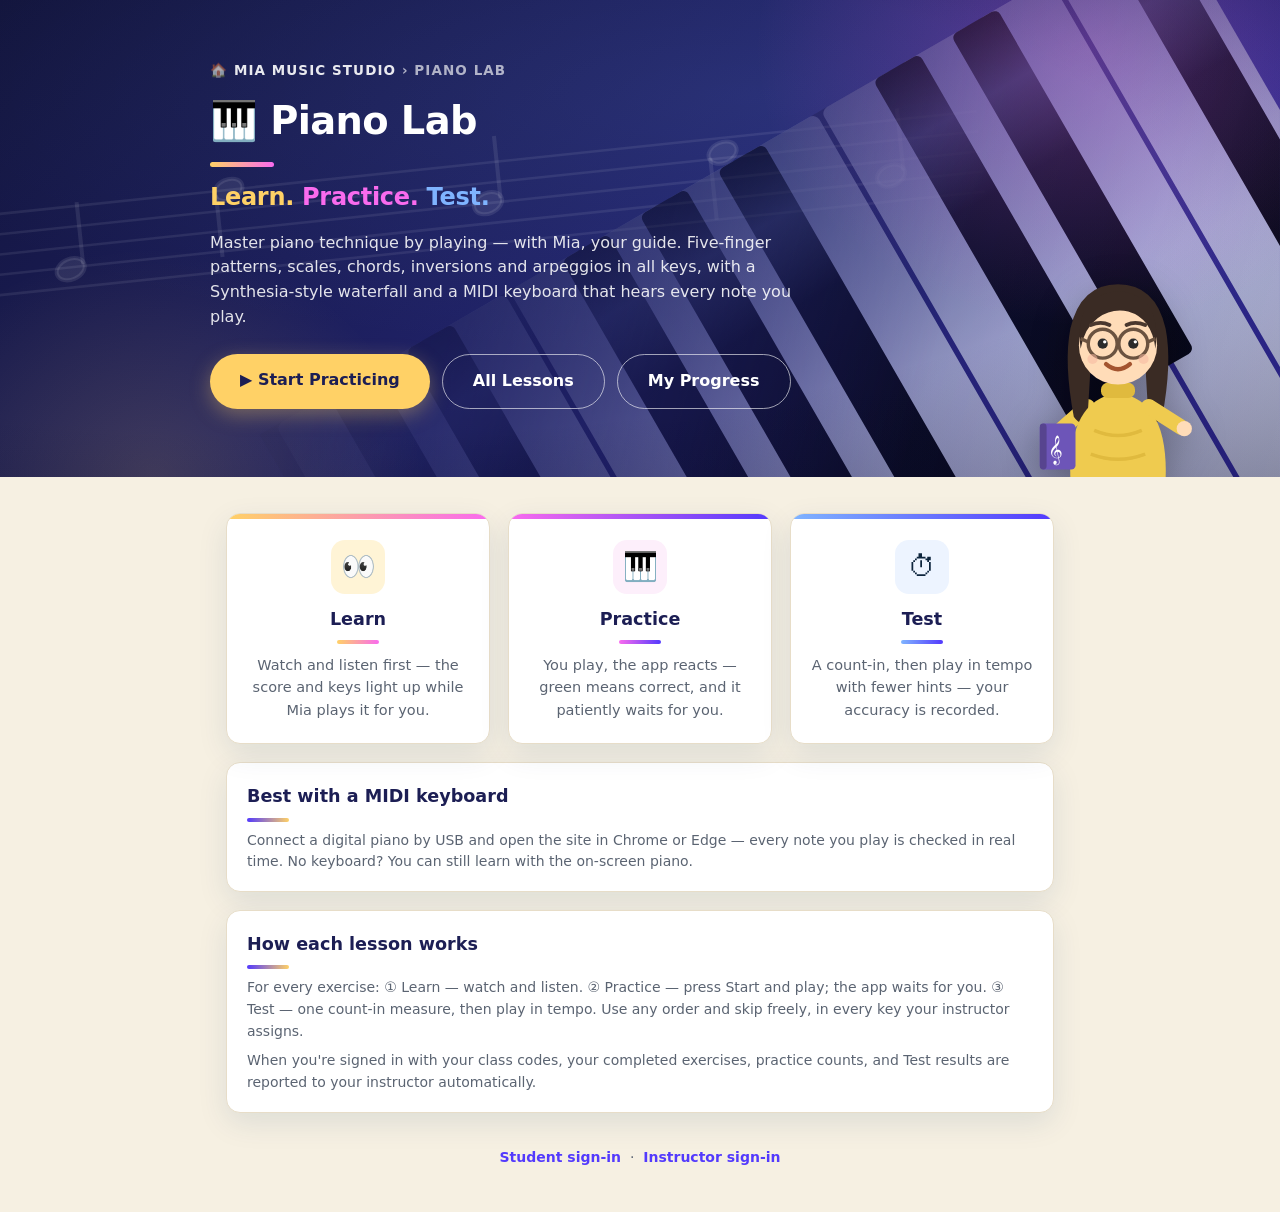
==== index.html @ e97fa242 "English only for school launch: language selector hidden LANG_UI_ENABLED=false gates the selector an" ====
<!DOCTYPE html>
<html lang="en">
<head>
<meta charset="UTF-8">
<meta name="viewport" content="width=device-width, initial-scale=1.0">
<title>Piano Lab</title>
<script>
/* old links & LMS routes point at index.html?lesson=… — forward them to the app */
if(/[?&]lesson=/.test(location.search)) location.replace("app.html"+location.search);
</script>
<style>
:root{
  --primary:#533afd; --brand-dark:#1c1e54; --ink:#0d253d; --muted:#5b6472;
  --bg:#f6f0e2; --card:#fff; --hairline:#e7ddc8;
  --gold:#ffd166; --pink:#f96bee;
  --shadow-2:0 10px 30px rgba(0,55,112,.10);
}
*{box-sizing:border-box;margin:0;padding:0}
body{font-family:Inter,"Segoe UI",system-ui,sans-serif;background:var(--bg);color:var(--ink);line-height:1.55}
a{text-decoration:none;color:inherit}

.hero{color:#fff;text-align:left;position:relative;overflow:hidden;
  display:flex;flex-direction:column;justify-content:center;min-height:36vh;padding:44px 16px;
  background:linear-gradient(135deg,#12143c 0%,#22246e 55%,#3a2fae 100%)}
.hero::before{content:"";position:absolute;inset:0;z-index:0;pointer-events:none;
  background:url("data:image/svg+xml;utf8,<svg xmlns='http://www.w3.org/2000/svg' width='900' height='260' viewBox='0 0 900 260' preserveAspectRatio='xMaxYMid slice'><defs><radialGradient id='glow' cx='0.68' cy='0.2' r='0.55'><stop offset='0' stop-color='%237fb4ff' stop-opacity='0.10'/><stop offset='1' stop-color='%237fb4ff' stop-opacity='0'/></radialGradient><radialGradient id='vig' cx='0.42' cy='0.4' r='0.85'><stop offset='0.6' stop-color='%23070926' stop-opacity='0'/><stop offset='1' stop-color='%23070926' stop-opacity='0.38'/></radialGradient><linearGradient id='wk' x1='0' y1='0' x2='0' y2='1'><stop offset='0' stop-color='%23767cbe'/><stop offset='0.45' stop-color='%23c3c8ef'/><stop offset='1' stop-color='%23f0f2ff'/></linearGradient><linearGradient id='bk' x1='0' y1='0' x2='0' y2='1'><stop offset='0' stop-color='%2305060f'/><stop offset='0.18' stop-color='%23343a68'/><stop offset='0.4' stop-color='%230b0d24'/><stop offset='1' stop-color='%2305060f'/></linearGradient><linearGradient id='amb' x1='0' y1='0' x2='1' y2='1'><stop offset='0' stop-color='%230a0c2e' stop-opacity='0.6'/><stop offset='0.55' stop-color='%230a0c2e' stop-opacity='0.15'/><stop offset='1' stop-color='%230a0c2e' stop-opacity='0'/></linearGradient><linearGradient id='fadeG' x1='0' y1='0' x2='1' y2='0.6'><stop offset='0' stop-color='%23000000' stop-opacity='0'/><stop offset='0.35' stop-color='%23ffffff' stop-opacity='0.3'/><stop offset='0.7' stop-color='%23ffffff' stop-opacity='0.9'/><stop offset='1' stop-color='%23ffffff'/></linearGradient><mask id='fade'><rect x='330' y='-80' width='700' height='420' fill='url(%23fadeG)'/></mask></defs><rect width='900' height='260' fill='url(%23glow)'/><g stroke='%23ffffff' stroke-opacity='0.08' stroke-width='1.4' transform='rotate(-6 400 130)'><line x1='20' y1='96' x2='740' y2='96'/><line x1='20' y1='107' x2='740' y2='107'/><line x1='20' y1='118' x2='740' y2='118'/><line x1='20' y1='129' x2='740' y2='129'/><line x1='20' y1='140' x2='740' y2='140'/></g><g fill='%23ffffff' fill-opacity='0.09' stroke='%23ffffff' stroke-opacity='0.09' stroke-width='2.2' transform='rotate(-6 400 130)'><ellipse cx='130' cy='108' rx='8' ry='5.6' transform='rotate(-18 130 108)'/><line x1='137' y1='106' x2='137' y2='72'/><ellipse cx='240' cy='130' rx='8' ry='5.6' transform='rotate(-18 240 130)'/><line x1='247' y1='128' x2='247' y2='94'/><ellipse cx='330' cy='96' rx='8' ry='5.6' transform='rotate(-18 330 96)'/><line x1='323' y1='98' x2='323' y2='132'/><ellipse cx='470' cy='118' rx='8' ry='5.6' transform='rotate(-18 470 118)'/><line x1='477' y1='116' x2='477' y2='82'/><ellipse cx='600' cy='104' rx='8' ry='5.6' transform='rotate(-18 600 104)'/><line x1='593' y1='106' x2='593' y2='140'/><ellipse cx='690' cy='126' rx='8' ry='5.6' transform='rotate(-18 690 126)'/><line x1='697' y1='124' x2='697' y2='90'/></g><g transform='rotate(-30 900 320)' mask='url(%23fade)'><rect x='470' y='-30' width='46' height='360' rx='4' fill='url(%23wk)'/><rect x='519' y='-30' width='46' height='360' rx='4' fill='url(%23wk)'/><rect x='568' y='-30' width='46' height='360' rx='4' fill='url(%23wk)'/><rect x='617' y='-30' width='46' height='360' rx='4' fill='url(%23wk)'/><rect x='666' y='-30' width='46' height='360' rx='4' fill='url(%23wk)'/><rect x='715' y='-30' width='46' height='360' rx='4' fill='url(%23wk)'/><rect x='764' y='-30' width='46' height='360' rx='4' fill='url(%23wk)'/><rect x='813' y='-30' width='46' height='360' rx='4' fill='url(%23wk)'/><rect x='862' y='-30' width='46' height='360' rx='4' fill='url(%23wk)'/><rect x='911' y='-30' width='46' height='360' rx='4' fill='url(%23wk)'/><rect x='960' y='-30' width='46' height='360' rx='4' fill='url(%23wk)'/><rect x='1009' y='-30' width='46' height='360' rx='4' fill='url(%23wk)'/><rect x='503' y='-30' width='29' height='215' rx='3.5' fill='url(%23bk)'/><rect x='552' y='-30' width='29' height='215' rx='3.5' fill='url(%23bk)'/><rect x='650' y='-30' width='29' height='215' rx='3.5' fill='url(%23bk)'/><rect x='699' y='-30' width='29' height='215' rx='3.5' fill='url(%23bk)'/><rect x='748' y='-30' width='29' height='215' rx='3.5' fill='url(%23bk)'/><rect x='846' y='-30' width='29' height='215' rx='3.5' fill='url(%23bk)'/><rect x='895' y='-30' width='29' height='215' rx='3.5' fill='url(%23bk)'/><rect x='993' y='-30' width='29' height='215' rx='3.5' fill='url(%23bk)'/><rect x='1042' y='-30' width='29' height='215' rx='3.5' fill='url(%23bk)'/><rect x='460' y='-30' width='640' height='380' fill='url(%23amb)'/></g><rect width='900' height='260' fill='url(%23vig)'/></svg>") right center/cover no-repeat}
.hero::after{content:"";position:absolute;inset:0;pointer-events:none;background:
  radial-gradient(40% 90% at 85% 10%,rgba(249,107,238,.25),transparent 65%),
  radial-gradient(35% 80% at 12% 100%,rgba(255,209,102,.16),transparent 60%)}
.hero .inner{max-width:860px;margin:0 auto;width:100%;position:relative;z-index:1}
.hero .eyebrow{font-size:13.5px;font-weight:700;letter-spacing:.08em;text-transform:uppercase;
  color:rgba(255,255,255,.65);margin-bottom:10px}
.hero h1{font-size:2rem;font-weight:800;letter-spacing:-.6px;margin-bottom:12px}
.hero h1::after{content:"";display:block;width:64px;height:5px;border-radius:3px;
  background:linear-gradient(90deg,var(--gold),var(--pink));margin:12px 0 0}
.hero p{max-width:600px;margin:0 0 24px;color:rgba(255,255,255,.88)}
.hero .btns{display:flex;gap:12px;justify-content:flex-start;flex-wrap:wrap}
.hero .btns a{display:inline-block;background:var(--gold);color:var(--brand-dark);font-weight:800;
  padding:14px 30px;border-radius:9999px;box-shadow:0 6px 20px rgba(255,209,102,.35);
  transition:transform .12s,box-shadow .2s}
.hero .btns a:hover{background:#ffc247;transform:translateY(-2px);box-shadow:0 10px 26px rgba(255,209,102,.45)}
.hero .btns a.ghost{background:transparent;color:#fff;border:1.5px solid rgba(255,255,255,.6);box-shadow:none}

main{max-width:860px;margin:0 auto;padding:16px 16px 40px}
.how{display:grid;grid-template-columns:repeat(auto-fit,minmax(200px,1fr));gap:14px;margin-top:18px}
.card{background:var(--card);border:1px solid var(--hairline);border-radius:14px;box-shadow:var(--shadow-2);
  padding:20px 20px 18px;text-align:center}
.card h2{font-size:1.1rem;font-weight:800;color:var(--brand-dark)}
.card h2::after{content:"";display:block;width:42px;height:4px;border-radius:2px;
  background:linear-gradient(90deg,var(--primary),var(--gold));margin:7px auto 0}
.card p{margin-top:10px;color:var(--muted);font-size:14px}
.wide{margin-top:16px;text-align:left}
.wide h2::after{margin-left:0}
.wide p{margin-top:8px}
footer{text-align:center;padding:4px 16px 28px;color:var(--muted);font-size:14px}
footer a{color:var(--primary);font-weight:600}
@media(max-width:560px){ .hero h1{font-size:1.55rem} .hero{min-height:0} }

/* language selector — rides small at the end of the hero button row (moved
   there by the inline script below; same pill look as the lab pages) */
.lang-sel{font:600 13px/1.2 Inter,"Noto Sans KR","Malgun Gothic",sans-serif;color:#fff;
  background:rgba(255,255,255,.13);border:1px solid rgba(255,255,255,.35);
  border-radius:9999px;padding:6px 12px;cursor:pointer}
.lang-sel option{color:var(--ink)}
.hero .btns .lang-sel{font-size:12.5px;padding:7px 12px;margin-left:2px}

/* landing polish — shared front-door system across the three labs */
.hero{min-height:50vh;padding:60px 20px 68px}
.hero h1{font-size:2.4rem}
.hero .tagline{font-size:1.5rem;font-weight:800;letter-spacing:-.3px;margin:10px 0 14px;color:#fff}
.hero .tagline .w1{color:var(--gold)}
.hero .tagline .w2{color:var(--pink)}
.hero .tagline .w3{color:#7fb4ff}
.mia-hero{position:absolute;right:6%;bottom:-12px;width:170px;z-index:1;
  filter:drop-shadow(0 8px 18px rgba(0,0,0,.30))}
@media(max-width:900px){.mia-hero{display:none}}
main{padding:36px 16px 8px}
.how{gap:18px;margin-top:0}
.how .card{position:relative;overflow:hidden;padding:26px 20px 22px;transition:transform .14s,box-shadow .2s}
.how .card::before{content:"";position:absolute;top:0;left:0;right:0;height:5px}
.how .card:nth-child(1)::before{background:linear-gradient(90deg,var(--gold),var(--pink))}
.how .card:nth-child(2)::before{background:linear-gradient(90deg,var(--pink),var(--primary))}
.how .card:nth-child(3)::before{background:linear-gradient(90deg,#7fb4ff,var(--primary))}
.how .card:hover{transform:translateY(-4px);box-shadow:0 18px 44px rgba(0,55,112,.16)}
.how .ico{width:54px;height:54px;border-radius:14px;margin:0 auto 12px;
  display:flex;align-items:center;justify-content:center;font-size:28px}
.how .card:nth-child(1) .ico{background:#fff4d6}
.how .card:nth-child(2) .ico{background:#fdeffb}
.how .card:nth-child(3) .ico{background:#edf4ff}
.how .card:nth-child(1) h2::after{background:linear-gradient(90deg,var(--gold),var(--pink))}
.how .card:nth-child(2) h2::after{background:linear-gradient(90deg,var(--pink),var(--primary))}
.how .card:nth-child(3) h2::after{background:linear-gradient(90deg,#7fb4ff,var(--primary))}
.how .card p{font-size:14.5px}
.wide{margin-top:18px}
footer{padding:26px 16px 44px}
/* phones: scale the desktop hero back down (keep LAST in the cascade) */
@media(max-width:640px){
  .hero{min-height:0;padding:40px 18px 48px}
  .hero h1{font-size:1.8rem}
  .hero .tagline{font-size:1.15rem}
  .hero .btns a{padding:12px 22px}
  main{padding-top:26px}
}
</style>
<link rel="icon" type="image/svg+xml" href="favicon.svg">
</head>
<body>
<div class="hero pl-header">
  <div class="inner">
    <div class="eyebrow">🏠 <a href="https://miahlee90.github.io/" style="color:rgba(255,255,255,.9);text-decoration:none" title="Mia Music Studio home">Mia Music Studio</a> › Piano Lab</div>
    <h1>🎹 Piano Lab</h1>
    <p class="tagline" data-i18n-html="landing.tagline"><span class="w1">Learn.</span> <span class="w2">Practice.</span> <span class="w3">Test.</span></p>
    <p data-i18n="landing.lead">Master piano technique by playing — with Mia, your guide. Five-finger patterns, scales, chords, inversions and arpeggios in all keys, with a Synthesia-style waterfall and a MIDI keyboard that hears every note you play.</p>
    <div class="btns">
      <a href="app.html" data-i18n="landing.start">▶ Start Practicing</a>
      <a class="ghost" href="lessons.html" data-i18n="toc.title">All Lessons</a>
      <a class="ghost" href="student.html" data-i18n="prog.myProgress">My Progress</a>
    </div>
  </div>
  <svg class="mia-hero" viewBox="10 8 100 126" aria-hidden="true"><g>
    <g><line x1="42" y1="86" x2="26" y2="100" stroke="#EFCB4F" stroke-width="9" stroke-linecap="round"/></g>
    <path d="M34 92 Q28 60 32 40 Q38 14 60 14 Q82 14 88 40 Q92 60 86 92 Q82 98 78 94 L76 60 Q74 42 60 42 Q46 42 44 60 L42 94 Q38 98 34 92 Z" fill="#3A2B24"/>
    <path d="M32 130 Q30 82 60 78 Q90 82 88 130 Z" fill="#EFCB4F"/>
    <rect x="50" y="72" width="20" height="9" rx="4" fill="#e0ba3e"/>
    <path d="M46 100 Q60 106 74 100 M44 114 Q60 120 76 114" fill="none" stroke="#e0ba3e" stroke-width="2"/>
    <g><rect x="14" y="96" width="21" height="27" rx="2.5" fill="#6D55B8"/><rect x="14" y="96" width="4" height="27" rx="2" fill="#57448f"/><text x="19" y="116" font-size="15" fill="#fff" font-family="serif">&#119070;</text></g>
    <circle cx="60" cy="50" r="23" fill="#FFDCB8"/>
    <path d="M38 52 Q34 20 60 18 Q86 20 82 52 Q80 34 66 30 Q56 28 48 34 Q40 40 38 52 Z" fill="#3A2B24"/>
    <path d="M44 38 Q50 35.5 55 38" fill="none" stroke="#4a382e" stroke-width="2.2" stroke-linecap="round"/>
    <path d="M65 38 Q70 35.5 76 38" fill="none" stroke="#4a382e" stroke-width="2.2" stroke-linecap="round"/>
    <circle cx="51" cy="49" r="3" fill="#2B2B2B"/><circle cx="69" cy="49" r="3" fill="#2B2B2B"/>
    <circle cx="52.2" cy="47.9" r="1" fill="#fff"/><circle cx="70.2" cy="47.9" r="1" fill="#fff"/>
    <circle cx="51" cy="49" r="8.5" fill="none" stroke="#6b5340" stroke-width="2"/>
    <circle cx="69" cy="49" r="8.5" fill="none" stroke="#6b5340" stroke-width="2"/>
    <line x1="59.5" y1="49" x2="60.5" y2="49" stroke="#6b5340" stroke-width="2"/>
    <line x1="42.5" y1="48" x2="38" y2="46" stroke="#6b5340" stroke-width="2"/>
    <line x1="77.5" y1="48" x2="82" y2="46" stroke="#6b5340" stroke-width="2"/>
    <circle cx="45" cy="58" r="3" fill="#f6b8a0" opacity=".55"/><circle cx="75" cy="58" r="3" fill="#f6b8a0" opacity=".55"/>
    <path d="M53 61 Q60 67 67 61" fill="none" stroke="#a3542f" stroke-width="2.6" stroke-linecap="round"/>
    <g><line x1="78" y1="86" x2="97" y2="98" stroke="#EFCB4F" stroke-width="9" stroke-linecap="round"/><circle cx="99" cy="99" r="4.5" fill="#FFDCB8"/></g>
  </g></svg>
</div>
<main>
  <div class="how">
    <div class="card"><div class="ico">👀</div><h2 data-i18n="landing.card.learn.t">Learn</h2><p data-i18n="landing.card.learn.b">Watch and listen first — the score and keys light up while Mia plays it for you.</p></div>
    <div class="card"><div class="ico">🎹</div><h2 data-i18n="landing.card.practice.t">Practice</h2><p data-i18n="landing.card.practice.b">You play, the app reacts — green means correct, and it patiently waits for you.</p></div>
    <div class="card"><div class="ico">⏱</div><h2 data-i18n="landing.card.test.t">Test</h2><p data-i18n="landing.card.test.b">A count-in, then play in tempo with fewer hints — your accuracy is recorded.</p></div>
  </div>
  <div class="card wide">
    <h2 data-i18n="landing.midi.t">Best with a MIDI keyboard</h2>
    <p data-i18n="landing.midi.b">Connect a digital piano by USB and open the site in Chrome or Edge — every note you play is checked in real time. No keyboard? You can still learn with the on-screen piano.</p>
  </div>
  <div class="card wide">
    <h2 data-i18n="landing.how.t">How each lesson works</h2>
    <p data-i18n="landing.how.b">For every exercise: ① Learn — watch and listen. ② Practice — press Start and play; the app waits for you. ③ Test — one count-in measure, then play in tempo. Use any order and skip freely, in every key your instructor assigns.</p>
    <p style="margin-top:8px" data-i18n="landing.how.note">When you're signed in with your class codes, your completed exercises, practice counts, and Test results are reported to your instructor automatically.</p>
  </div>
</main>
<footer>
  <a href="student.html" data-i18n="footer.student">Student sign-in</a> &nbsp;·&nbsp;
  <a href="teacher.html" data-i18n="footer.teacher">Instructor sign-in</a>
</footer>
<script src="locales/en.js?v=068"></script>
<script src="locales/es.js?v=068"></script>
<script src="js/i18n.js?v=068"></script>
<script>
document.documentElement.lang=PLI18N.lang();
PLI18N.apply();
/* mount the language selector, then tuck it into the hero button row */
PLI18N.mountSwitcher();
(function(){
  var s=document.getElementById("langSel"), b=document.querySelector(".hero .btns");
  if(s&&b) b.appendChild(s);
})();
</script>
</body>
</html>
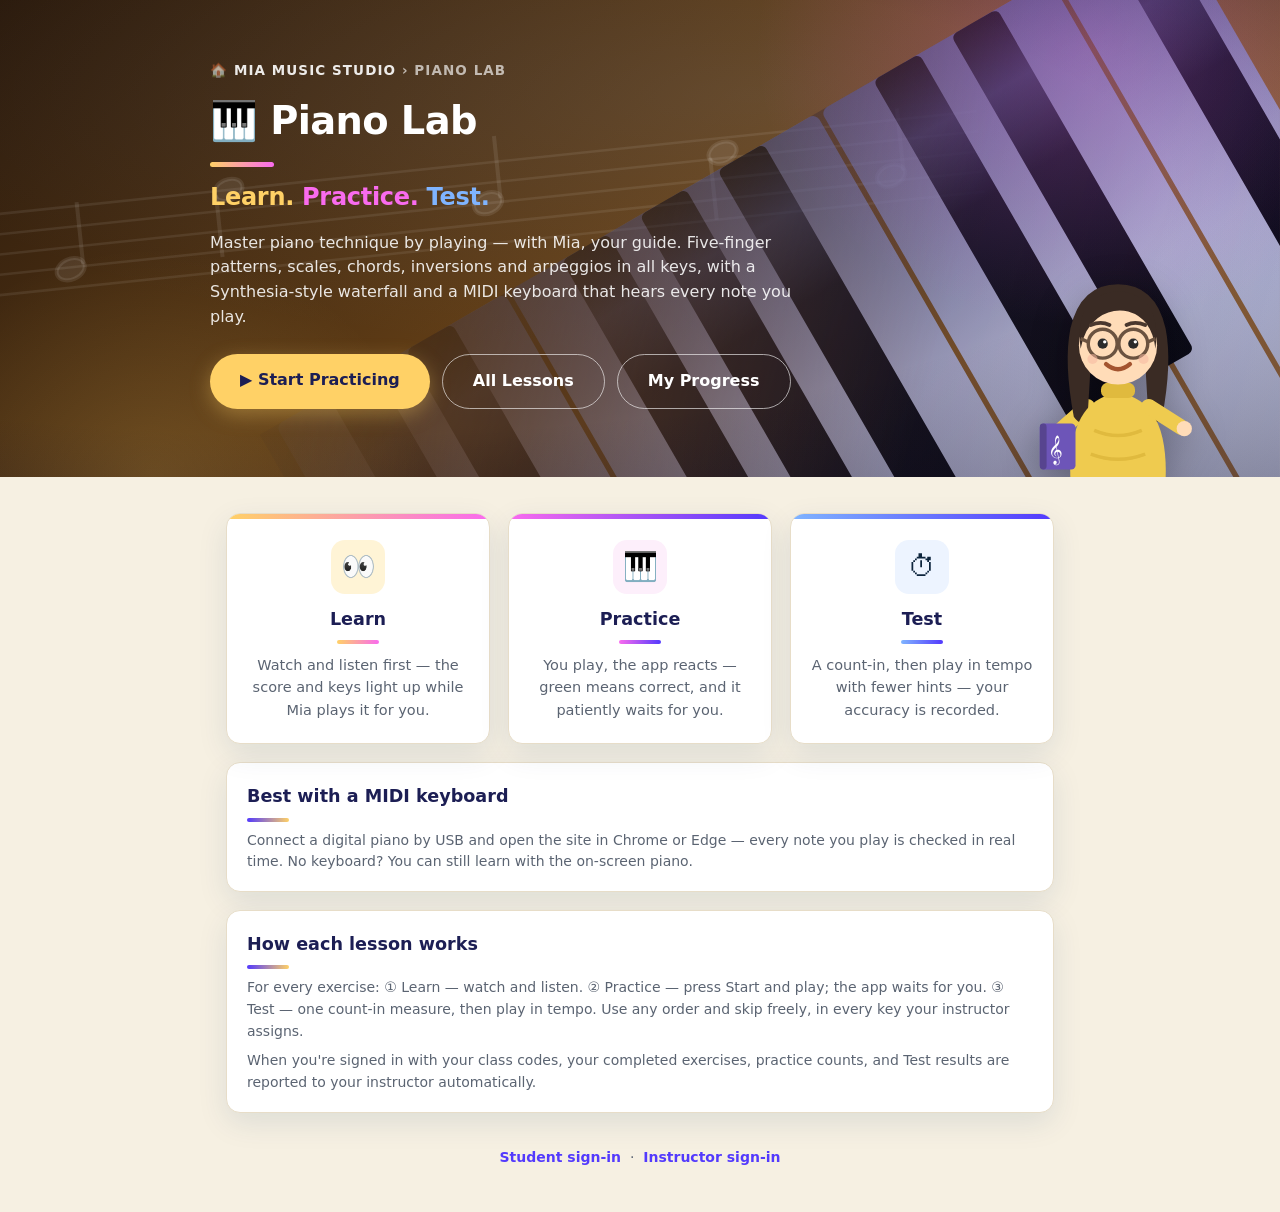
==== commit feb24358: "Front-door heroes tinted to each lab identity color Theory=sky, Piano=brown, Aural=green, Game Lab=y" ====
--- a/index.html
+++ b/index.html
@@ -21,7 +21,8 @@
 
 .hero{color:#fff;text-align:left;position:relative;overflow:hidden;
   display:flex;flex-direction:column;justify-content:center;min-height:36vh;padding:44px 16px;
-  background:linear-gradient(135deg,#12143c 0%,#22246e 55%,#3a2fae 100%)}
+  /* Piano Lab identity: BROWN hero (matches the hub card color) */
+  background:linear-gradient(135deg,#2b1a0c 0%,#6b4418 55%,#b07840 100%)}
 .hero::before{content:"";position:absolute;inset:0;z-index:0;pointer-events:none;
   background:url("data:image/svg+xml;utf8,<svg xmlns='http://www.w3.org/2000/svg' width='900' height='260' viewBox='0 0 900 260' preserveAspectRatio='xMaxYMid slice'><defs><radialGradient id='glow' cx='0.68' cy='0.2' r='0.55'><stop offset='0' stop-color='%237fb4ff' stop-opacity='0.10'/><stop offset='1' stop-color='%237fb4ff' stop-opacity='0'/></radialGradient><radialGradient id='vig' cx='0.42' cy='0.4' r='0.85'><stop offset='0.6' stop-color='%23070926' stop-opacity='0'/><stop offset='1' stop-color='%23070926' stop-opacity='0.38'/></radialGradient><linearGradient id='wk' x1='0' y1='0' x2='0' y2='1'><stop offset='0' stop-color='%23767cbe'/><stop offset='0.45' stop-color='%23c3c8ef'/><stop offset='1' stop-color='%23f0f2ff'/></linearGradient><linearGradient id='bk' x1='0' y1='0' x2='0' y2='1'><stop offset='0' stop-color='%2305060f'/><stop offset='0.18' stop-color='%23343a68'/><stop offset='0.4' stop-color='%230b0d24'/><stop offset='1' stop-color='%2305060f'/></linearGradient><linearGradient id='amb' x1='0' y1='0' x2='1' y2='1'><stop offset='0' stop-color='%230a0c2e' stop-opacity='0.6'/><stop offset='0.55' stop-color='%230a0c2e' stop-opacity='0.15'/><stop offset='1' stop-color='%230a0c2e' stop-opacity='0'/></linearGradient><linearGradient id='fadeG' x1='0' y1='0' x2='1' y2='0.6'><stop offset='0' stop-color='%23000000' stop-opacity='0'/><stop offset='0.35' stop-color='%23ffffff' stop-opacity='0.3'/><stop offset='0.7' stop-color='%23ffffff' stop-opacity='0.9'/><stop offset='1' stop-color='%23ffffff'/></linearGradient><mask id='fade'><rect x='330' y='-80' width='700' height='420' fill='url(%23fadeG)'/></mask></defs><rect width='900' height='260' fill='url(%23glow)'/><g stroke='%23ffffff' stroke-opacity='0.08' stroke-width='1.4' transform='rotate(-6 400 130)'><line x1='20' y1='96' x2='740' y2='96'/><line x1='20' y1='107' x2='740' y2='107'/><line x1='20' y1='118' x2='740' y2='118'/><line x1='20' y1='129' x2='740' y2='129'/><line x1='20' y1='140' x2='740' y2='140'/></g><g fill='%23ffffff' fill-opacity='0.09' stroke='%23ffffff' stroke-opacity='0.09' stroke-width='2.2' transform='rotate(-6 400 130)'><ellipse cx='130' cy='108' rx='8' ry='5.6' transform='rotate(-18 130 108)'/><line x1='137' y1='106' x2='137' y2='72'/><ellipse cx='240' cy='130' rx='8' ry='5.6' transform='rotate(-18 240 130)'/><line x1='247' y1='128' x2='247' y2='94'/><ellipse cx='330' cy='96' rx='8' ry='5.6' transform='rotate(-18 330 96)'/><line x1='323' y1='98' x2='323' y2='132'/><ellipse cx='470' cy='118' rx='8' ry='5.6' transform='rotate(-18 470 118)'/><line x1='477' y1='116' x2='477' y2='82'/><ellipse cx='600' cy='104' rx='8' ry='5.6' transform='rotate(-18 600 104)'/><line x1='593' y1='106' x2='593' y2='140'/><ellipse cx='690' cy='126' rx='8' ry='5.6' transform='rotate(-18 690 126)'/><line x1='697' y1='124' x2='697' y2='90'/></g><g transform='rotate(-30 900 320)' mask='url(%23fade)'><rect x='470' y='-30' width='46' height='360' rx='4' fill='url(%23wk)'/><rect x='519' y='-30' width='46' height='360' rx='4' fill='url(%23wk)'/><rect x='568' y='-30' width='46' height='360' rx='4' fill='url(%23wk)'/><rect x='617' y='-30' width='46' height='360' rx='4' fill='url(%23wk)'/><rect x='666' y='-30' width='46' height='360' rx='4' fill='url(%23wk)'/><rect x='715' y='-30' width='46' height='360' rx='4' fill='url(%23wk)'/><rect x='764' y='-30' width='46' height='360' rx='4' fill='url(%23wk)'/><rect x='813' y='-30' width='46' height='360' rx='4' fill='url(%23wk)'/><rect x='862' y='-30' width='46' height='360' rx='4' fill='url(%23wk)'/><rect x='911' y='-30' width='46' height='360' rx='4' fill='url(%23wk)'/><rect x='960' y='-30' width='46' height='360' rx='4' fill='url(%23wk)'/><rect x='1009' y='-30' width='46' height='360' rx='4' fill='url(%23wk)'/><rect x='503' y='-30' width='29' height='215' rx='3.5' fill='url(%23bk)'/><rect x='552' y='-30' width='29' height='215' rx='3.5' fill='url(%23bk)'/><rect x='650' y='-30' width='29' height='215' rx='3.5' fill='url(%23bk)'/><rect x='699' y='-30' width='29' height='215' rx='3.5' fill='url(%23bk)'/><rect x='748' y='-30' width='29' height='215' rx='3.5' fill='url(%23bk)'/><rect x='846' y='-30' width='29' height='215' rx='3.5' fill='url(%23bk)'/><rect x='895' y='-30' width='29' height='215' rx='3.5' fill='url(%23bk)'/><rect x='993' y='-30' width='29' height='215' rx='3.5' fill='url(%23bk)'/><rect x='1042' y='-30' width='29' height='215' rx='3.5' fill='url(%23bk)'/><rect x='460' y='-30' width='640' height='380' fill='url(%23amb)'/></g><rect width='900' height='260' fill='url(%23vig)'/></svg>") right center/cover no-repeat}
 .hero::after{content:"";position:absolute;inset:0;pointer-events:none;background:
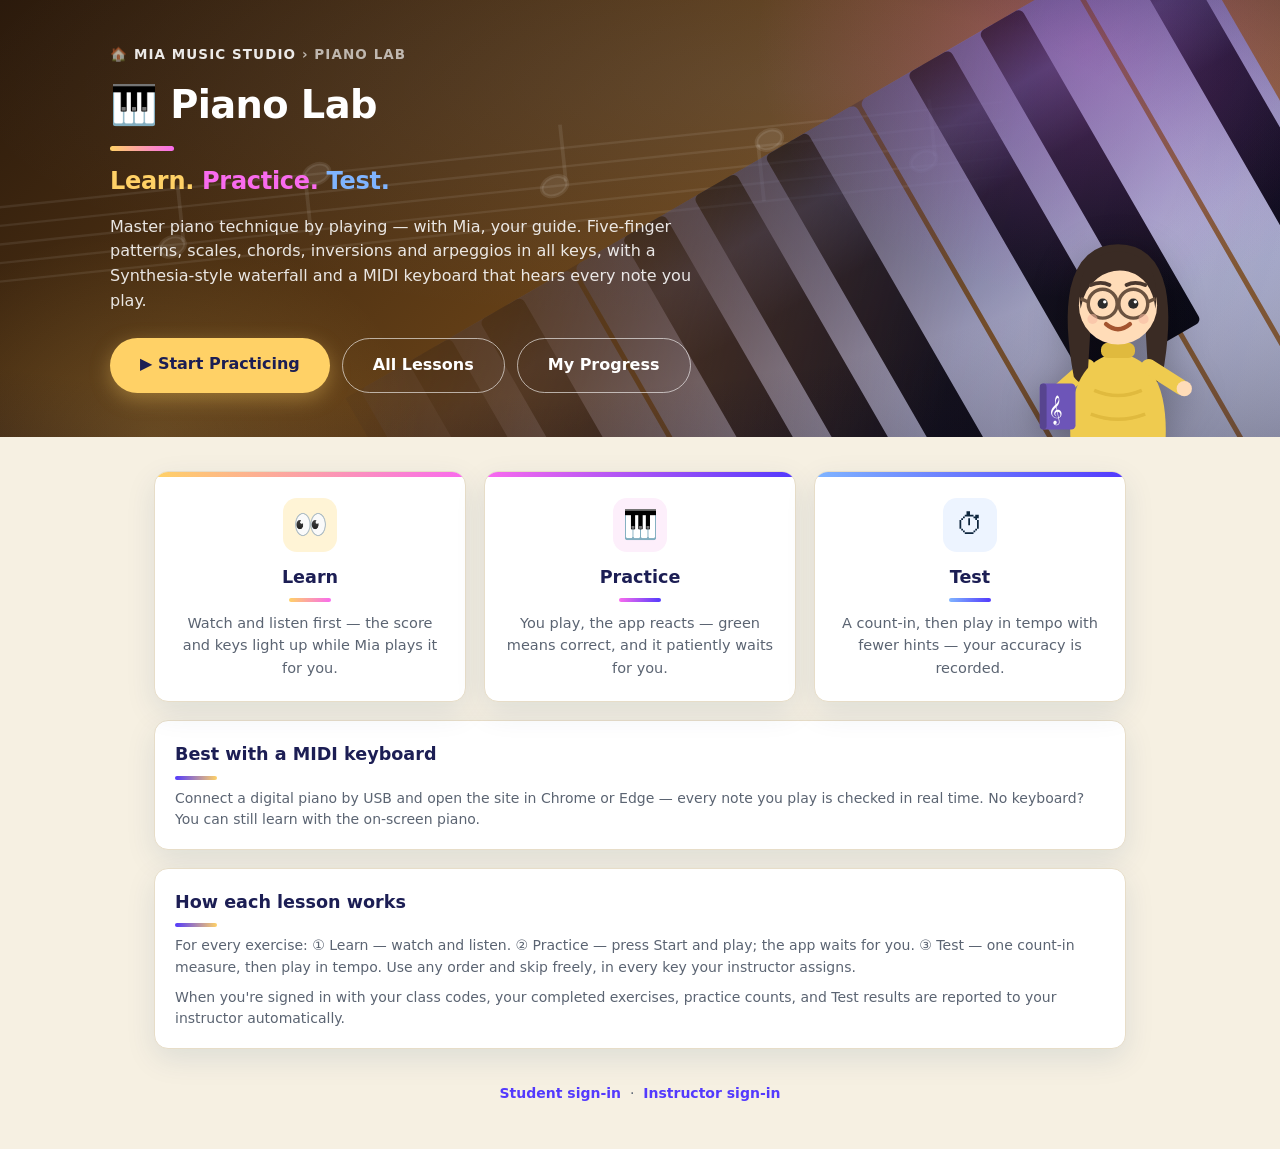
==== commit b24499af: "One shared hero geometry across hub + all front doors Every hero is exactly min-height:max(36vh,430p" ====
--- a/index.html
+++ b/index.html
@@ -65,8 +65,10 @@
 .lang-sel option{color:var(--ink)}
 .hero .btns .lang-sel{font-size:12.5px;padding:7px 12px;margin-left:2px}
 
-/* landing polish — shared front-door system across the three labs */
-.hero{min-height:50vh;padding:60px 20px 68px}
+/* landing polish — shared front-door system across the three labs.
+   Geometry = the HUB hero exactly (only the color changes between pages) */
+.hero{min-height:max(36vh,430px);padding:44px 24px}
+.hero .inner{max-width:1060px}
 .hero h1{font-size:2.4rem}
 .hero .tagline{font-size:1.5rem;font-weight:800;letter-spacing:-.3px;margin:10px 0 14px;color:#fff}
 .hero .tagline .w1{color:var(--gold)}
@@ -75,7 +77,7 @@
 .mia-hero{position:absolute;right:6%;bottom:-12px;width:170px;z-index:1;
   filter:drop-shadow(0 8px 18px rgba(0,0,0,.30))}
 @media(max-width:900px){.mia-hero{display:none}}
-main{padding:36px 16px 8px}
+main{max-width:1020px;padding:34px 24px 8px}
 .how{gap:18px;margin-top:0}
 .how .card{position:relative;overflow:hidden;padding:26px 20px 22px;transition:transform .14s,box-shadow .2s}
 .how .card::before{content:"";position:absolute;top:0;left:0;right:0;height:5px}
@@ -96,7 +98,7 @@
 footer{padding:26px 16px 44px}
 /* phones: scale the desktop hero back down (keep LAST in the cascade) */
 @media(max-width:640px){
-  .hero{min-height:0;padding:40px 18px 48px}
+  .hero{min-height:0;padding:48px 20px 56px}
   .hero h1{font-size:1.8rem}
   .hero .tagline{font-size:1.15rem}
   .hero .btns a{padding:12px 22px}
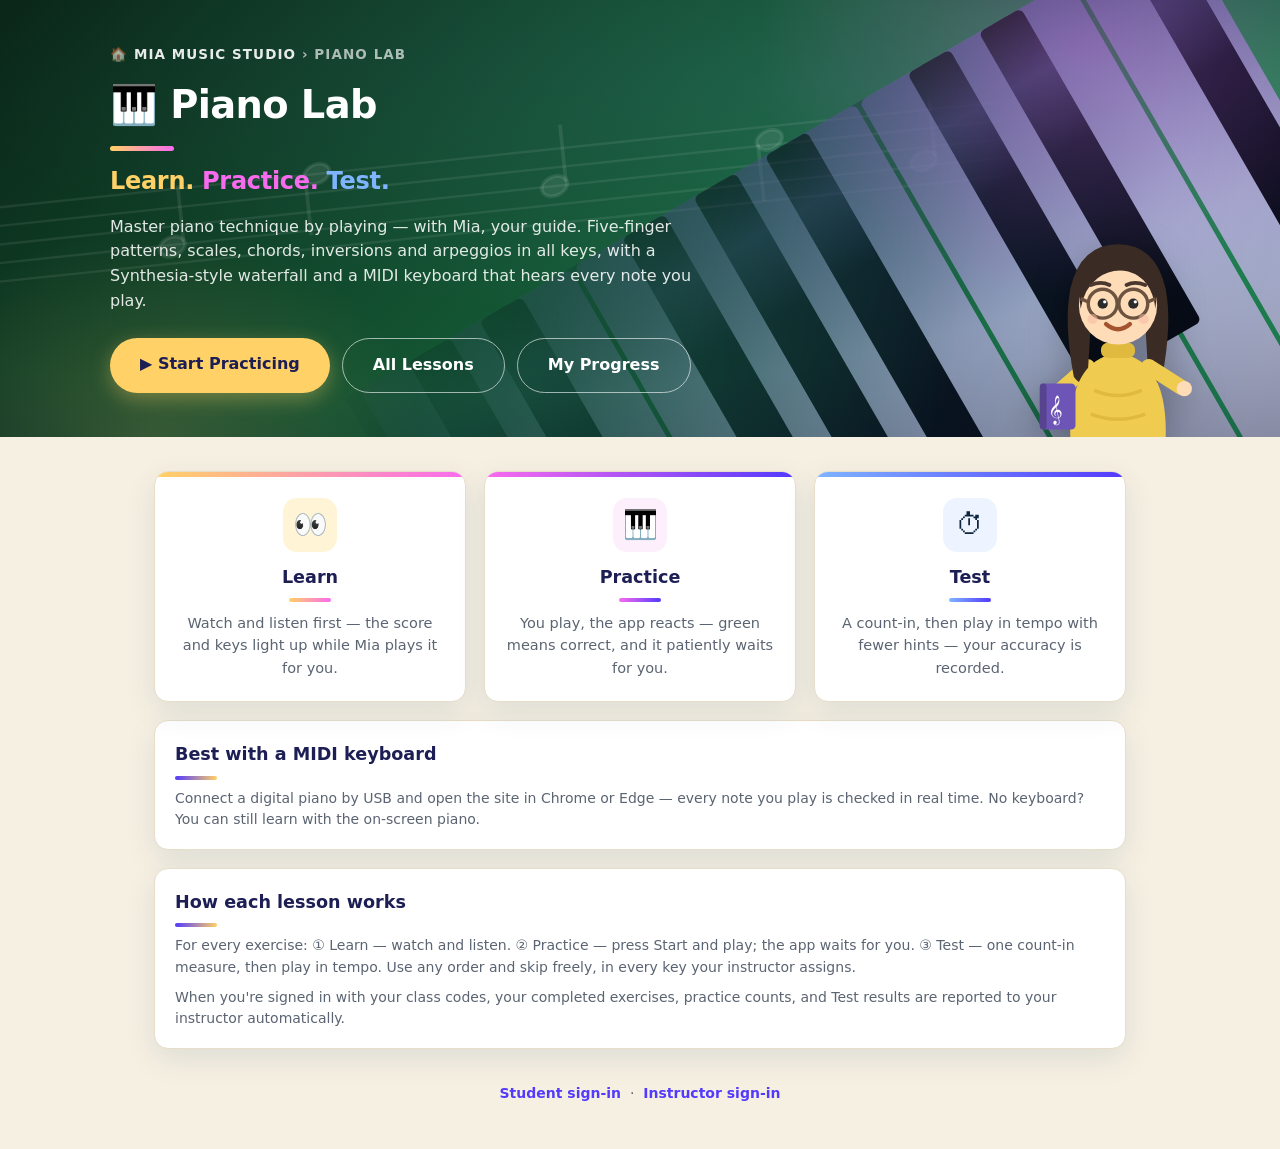
==== commit 4b43a2a6: "Lab colors rev2 (Piano=GREEN, Aural=BROWN) + colored inner headers Instructor swapped piano/aural; i" ====
--- a/index.html
+++ b/index.html
@@ -21,8 +21,8 @@
 
 .hero{color:#fff;text-align:left;position:relative;overflow:hidden;
   display:flex;flex-direction:column;justify-content:center;min-height:36vh;padding:44px 16px;
-  /* Piano Lab identity: BROWN hero (matches the hub card color) */
-  background:linear-gradient(135deg,#2b1a0c 0%,#6b4418 55%,#b07840 100%)}
+  /* Piano Lab identity: GREEN hero (matches the hub card color) */
+  background:linear-gradient(135deg,#0a2618 0%,#155e38 55%,#27ae60 100%)}
 .hero::before{content:"";position:absolute;inset:0;z-index:0;pointer-events:none;
   background:url("data:image/svg+xml;utf8,<svg xmlns='http://www.w3.org/2000/svg' width='900' height='260' viewBox='0 0 900 260' preserveAspectRatio='xMaxYMid slice'><defs><radialGradient id='glow' cx='0.68' cy='0.2' r='0.55'><stop offset='0' stop-color='%237fb4ff' stop-opacity='0.10'/><stop offset='1' stop-color='%237fb4ff' stop-opacity='0'/></radialGradient><radialGradient id='vig' cx='0.42' cy='0.4' r='0.85'><stop offset='0.6' stop-color='%23070926' stop-opacity='0'/><stop offset='1' stop-color='%23070926' stop-opacity='0.38'/></radialGradient><linearGradient id='wk' x1='0' y1='0' x2='0' y2='1'><stop offset='0' stop-color='%23767cbe'/><stop offset='0.45' stop-color='%23c3c8ef'/><stop offset='1' stop-color='%23f0f2ff'/></linearGradient><linearGradient id='bk' x1='0' y1='0' x2='0' y2='1'><stop offset='0' stop-color='%2305060f'/><stop offset='0.18' stop-color='%23343a68'/><stop offset='0.4' stop-color='%230b0d24'/><stop offset='1' stop-color='%2305060f'/></linearGradient><linearGradient id='amb' x1='0' y1='0' x2='1' y2='1'><stop offset='0' stop-color='%230a0c2e' stop-opacity='0.6'/><stop offset='0.55' stop-color='%230a0c2e' stop-opacity='0.15'/><stop offset='1' stop-color='%230a0c2e' stop-opacity='0'/></linearGradient><linearGradient id='fadeG' x1='0' y1='0' x2='1' y2='0.6'><stop offset='0' stop-color='%23000000' stop-opacity='0'/><stop offset='0.35' stop-color='%23ffffff' stop-opacity='0.3'/><stop offset='0.7' stop-color='%23ffffff' stop-opacity='0.9'/><stop offset='1' stop-color='%23ffffff'/></linearGradient><mask id='fade'><rect x='330' y='-80' width='700' height='420' fill='url(%23fadeG)'/></mask></defs><rect width='900' height='260' fill='url(%23glow)'/><g stroke='%23ffffff' stroke-opacity='0.08' stroke-width='1.4' transform='rotate(-6 400 130)'><line x1='20' y1='96' x2='740' y2='96'/><line x1='20' y1='107' x2='740' y2='107'/><line x1='20' y1='118' x2='740' y2='118'/><line x1='20' y1='129' x2='740' y2='129'/><line x1='20' y1='140' x2='740' y2='140'/></g><g fill='%23ffffff' fill-opacity='0.09' stroke='%23ffffff' stroke-opacity='0.09' stroke-width='2.2' transform='rotate(-6 400 130)'><ellipse cx='130' cy='108' rx='8' ry='5.6' transform='rotate(-18 130 108)'/><line x1='137' y1='106' x2='137' y2='72'/><ellipse cx='240' cy='130' rx='8' ry='5.6' transform='rotate(-18 240 130)'/><line x1='247' y1='128' x2='247' y2='94'/><ellipse cx='330' cy='96' rx='8' ry='5.6' transform='rotate(-18 330 96)'/><line x1='323' y1='98' x2='323' y2='132'/><ellipse cx='470' cy='118' rx='8' ry='5.6' transform='rotate(-18 470 118)'/><line x1='477' y1='116' x2='477' y2='82'/><ellipse cx='600' cy='104' rx='8' ry='5.6' transform='rotate(-18 600 104)'/><line x1='593' y1='106' x2='593' y2='140'/><ellipse cx='690' cy='126' rx='8' ry='5.6' transform='rotate(-18 690 126)'/><line x1='697' y1='124' x2='697' y2='90'/></g><g transform='rotate(-30 900 320)' mask='url(%23fade)'><rect x='470' y='-30' width='46' height='360' rx='4' fill='url(%23wk)'/><rect x='519' y='-30' width='46' height='360' rx='4' fill='url(%23wk)'/><rect x='568' y='-30' width='46' height='360' rx='4' fill='url(%23wk)'/><rect x='617' y='-30' width='46' height='360' rx='4' fill='url(%23wk)'/><rect x='666' y='-30' width='46' height='360' rx='4' fill='url(%23wk)'/><rect x='715' y='-30' width='46' height='360' rx='4' fill='url(%23wk)'/><rect x='764' y='-30' width='46' height='360' rx='4' fill='url(%23wk)'/><rect x='813' y='-30' width='46' height='360' rx='4' fill='url(%23wk)'/><rect x='862' y='-30' width='46' height='360' rx='4' fill='url(%23wk)'/><rect x='911' y='-30' width='46' height='360' rx='4' fill='url(%23wk)'/><rect x='960' y='-30' width='46' height='360' rx='4' fill='url(%23wk)'/><rect x='1009' y='-30' width='46' height='360' rx='4' fill='url(%23wk)'/><rect x='503' y='-30' width='29' height='215' rx='3.5' fill='url(%23bk)'/><rect x='552' y='-30' width='29' height='215' rx='3.5' fill='url(%23bk)'/><rect x='650' y='-30' width='29' height='215' rx='3.5' fill='url(%23bk)'/><rect x='699' y='-30' width='29' height='215' rx='3.5' fill='url(%23bk)'/><rect x='748' y='-30' width='29' height='215' rx='3.5' fill='url(%23bk)'/><rect x='846' y='-30' width='29' height='215' rx='3.5' fill='url(%23bk)'/><rect x='895' y='-30' width='29' height='215' rx='3.5' fill='url(%23bk)'/><rect x='993' y='-30' width='29' height='215' rx='3.5' fill='url(%23bk)'/><rect x='1042' y='-30' width='29' height='215' rx='3.5' fill='url(%23bk)'/><rect x='460' y='-30' width='640' height='380' fill='url(%23amb)'/></g><rect width='900' height='260' fill='url(%23vig)'/></svg>") right center/cover no-repeat}
 .hero::after{content:"";position:absolute;inset:0;pointer-events:none;background:
@@ -163,9 +163,9 @@
   <a href="student.html" data-i18n="footer.student">Student sign-in</a> &nbsp;·&nbsp;
   <a href="teacher.html" data-i18n="footer.teacher">Instructor sign-in</a>
 </footer>
-<script src="locales/en.js?v=068"></script>
-<script src="locales/es.js?v=068"></script>
-<script src="js/i18n.js?v=068"></script>
+<script src="locales/en.js?v=070"></script>
+<script src="locales/es.js?v=070"></script>
+<script src="js/i18n.js?v=070"></script>
 <script>
 document.documentElement.lang=PLI18N.lang();
 PLI18N.apply();
